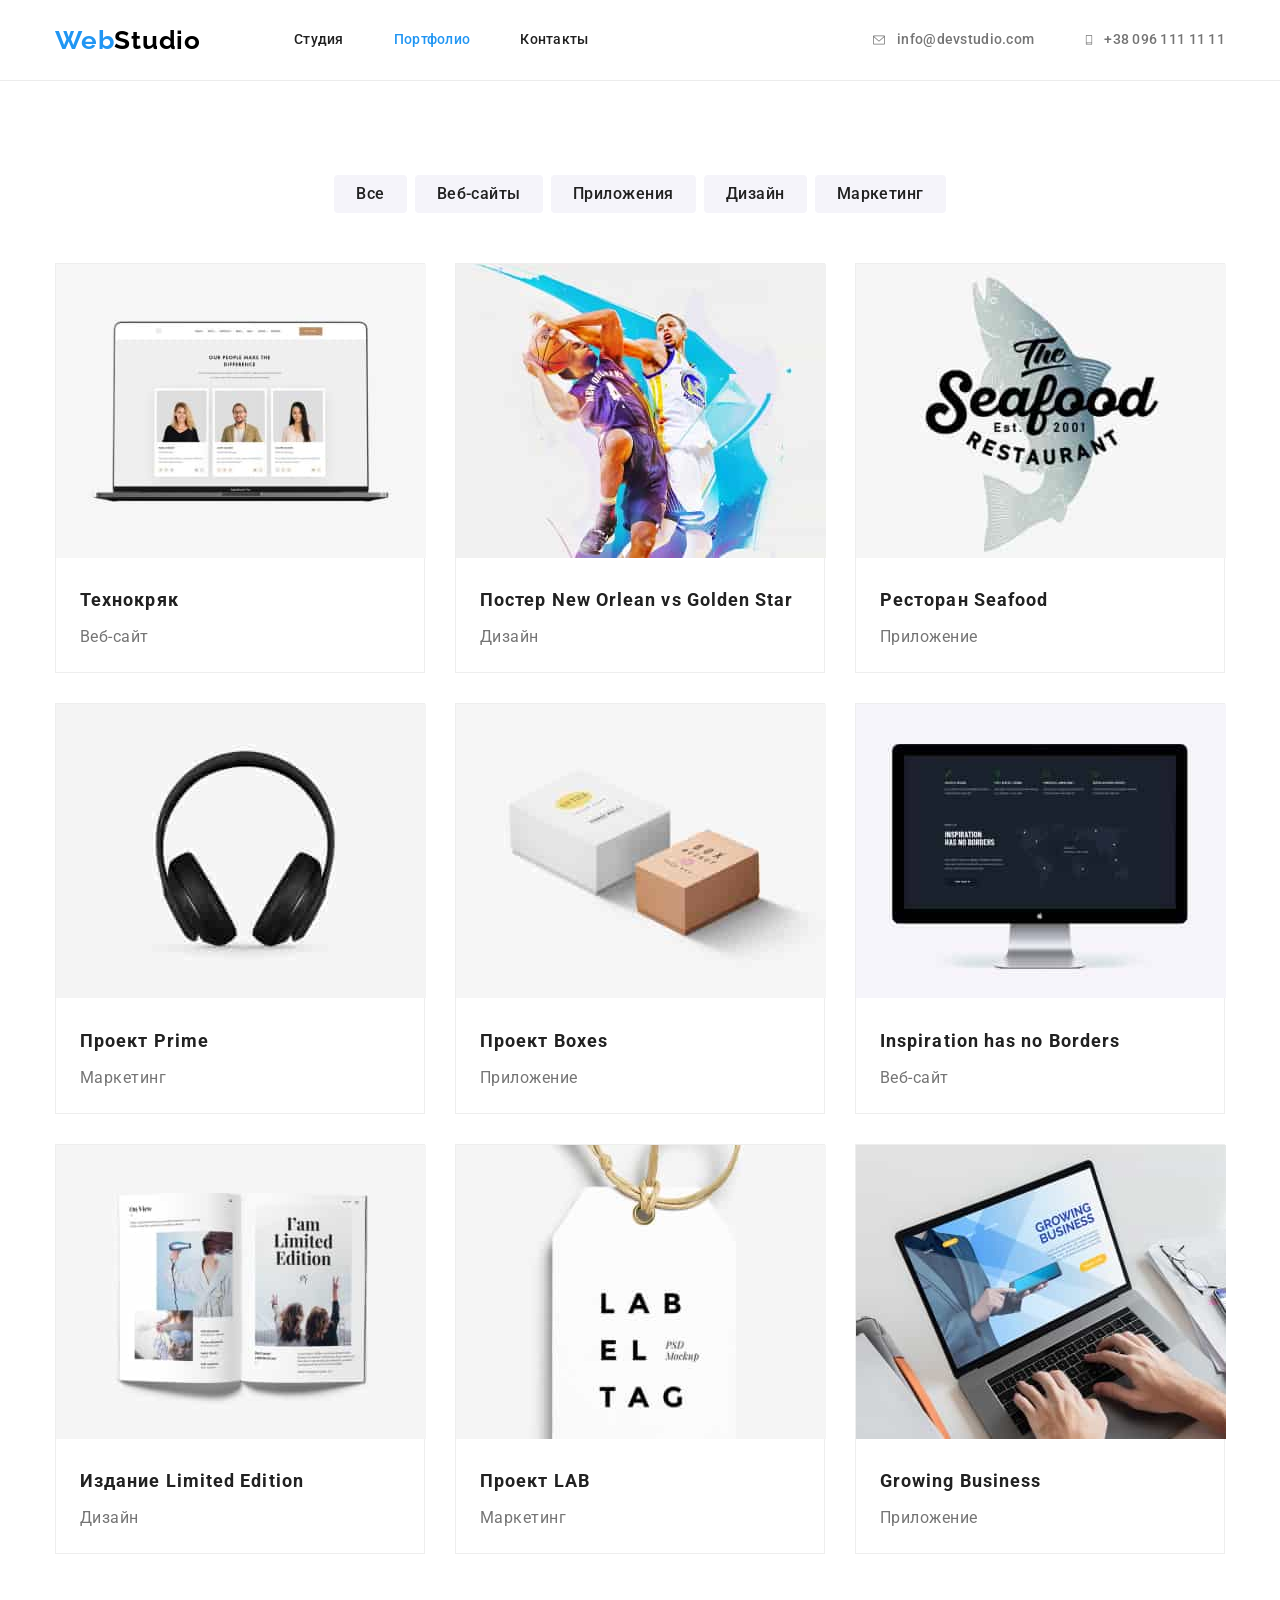
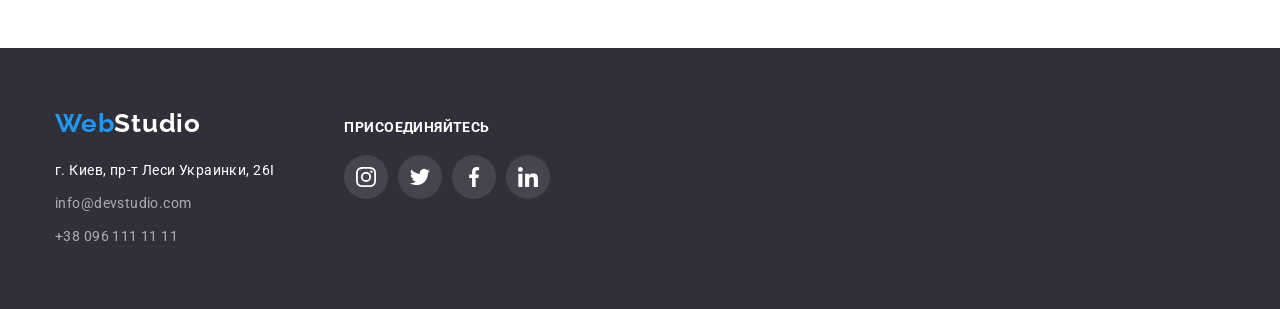
==== portfolio.html @ ace6950a "Клон дз 4" ====
<!DOCTYPE html>
<html lang="ru">
<head>
    <meta charset="UTF-8">
    <meta http-equiv="X-UA-Compatible" content="IE=edge">
    <meta name="viewport" content="width=device-width, initial-scale=1.0">
    <title>Портфолио</title>
    <link rel="preconnect" href="https://fonts.googleapis.com">
    <link rel="preconnect" href="https://fonts.gstatic.com" crossorigin>
    <link href="https://fonts.googleapis.com/css2?family=Raleway:wght@700&family=Roboto:wght@400;500;700;900&display=swap"
        rel="stylesheet">
    <link rel="stylesheet" href="https://cdn.jsdelivr.net/npm/modern-normalize@1.1.0/modern-normalize.min.css">
    <link rel="stylesheet" href="./css/styles.css">
</head>
<body>
    <!-- ШАПКА СТОРІНКИ -->
    <header class="header">
        <div class="container main-nav">
            <a class="header-logo" href="./index.html"><span class="logo-part">Web</span>Studio</a>
            <nav class="header-nav">
                <ul class="menu-list">
                    <li class="menu-item"><a href="./index.html" class="menu-link">Студия</a></li>
                    <li class="menu-item"><a href="./portfolio.html" class="menu-link current">Портфолио</a></li>
                    <li class="menu-item"><a href="" class="menu-link">Контакты</a></li>
                </ul>
            </nav>
            <ul class="contact-list">
                <li class="contact-name">
                    <a class="contact-info" href="mailto:info@devstudio.com">
                        <svg class="contact-icon" width="16" height="12">
                            <use href="./images/sprite.svg#icon-iconmail"></use>
                        </svg>
                        info@devstudio.com
                    </a>
                </li>
                <li class="contact-name">

                    <a class="contact-info" href="tel:+380961111111">
                        <svg class="contact-icon" width="10" height="16">
                            <use href="./images/sprite.svg#icon-iconphone"></use>
                        </svg>
                        +38 096 111 11 11
                    </a>
                </li>
            </ul>
        </div>
    </header>

    <main>
        <section class="section-portfolio">
        <div class="container">
            <!--ПРИКЛАДИ РОБІТ-->
            <!--ФІЛЬТР-->
            <ul class="filter-list">
                <li class="filter-item"><button type="button" class="filter-btn">Все</button></li>
                <li class="filter-item"><button type="button" class="filter-btn">Веб-сайты</button></li>
                <li class="filter-item"><button type="button" class="filter-btn">Приложения</button></li>
                <li class="filter-item"><button type="button" class="filter-btn">Дизайн</button></li>
                <li class="filter-item"><button type="button" class="filter-btn">Маркетинг</button></li>
            </ul>
            <!--ІЛЮСТРАЦІЇ-->
            <ul class="poster-list">
                <li class="poster-item">
                    <a href="">
                        <img src="./images/exampleone.jpg" alt="ноутбук из изображением" width="370" height="294">
                            <div class="poster-info">
                                <h2 class="poster-name">Технокряк</h2>
                                <p class="poster-category">Веб-сайт</p>
                            </div>
                    </a>
                </li>
            
                <li class="poster-item">
                    <a href="">
                        <img src="./images/exampletwo.jpg" alt="баскетбол" width="370" height="294">
                            <div class="poster-info">
                                <h2 class="poster-name">Постер New Orlean vs Golden Star</h2>
                                <p class="poster-category">Дизайн</p>
                            </div>
                    </a>
                </li>
            
                <li class="poster-item">
                    <a href="">
                        <img src="./images/examplethree.jpg" alt="постер с рыбой" width="370" height="294">
                            <div class="poster-info">
                                <h2 class="poster-name">Ресторан Seafood</h2>
                                <p class="poster-category">Приложение</p>
                            </div>
                    </a>
                </li>
            
                <li class="poster-item">
                    <a href="">
                        <img src="./images/examplefour.jpg" alt="изображение наушников" width="370" height="294">
                            <div class="poster-info">
                                <h2 class="poster-name">Проект Prime</h2>
                                <p class="poster-category">Маркетинг</p>
                            </div>
                    </a>
                </li>
            
                <li class="poster-item">
                    <a href="">
                        <img src="./images/examplefive.jpg" alt="ноутбук из изображением" width="370" height="294">
                            <div class="poster-info">
                                <h2 class="poster-name">Проект Boxes</h2>
                                <p class="poster-category">Приложение</p>
                            </div>    
                    </a>
                </li>
            
                <li class="poster-item">
                    <a href="">
                        <img src="./images/examplesix.jpg" alt="ноутбук из изображением" width="370" height="294">
                            <div class="poster-info">
                                <h2 class="poster-name">Inspiration has no Borders</h2>
                                <p class="poster-category">Веб-сайт</p>
                            </div>
                    </a>
                </li>
            
                <li class="poster-item">
                    <a href="">
                        <img src="./images/exampleseven.jpg" alt="Страница книги" width="370" height="294">
                            <div class="poster-info">
                                <h2 class="poster-name">Издание Limited Edition</h2>
                                <p class="poster-category">Дизайн</p>
                            </div>
                    </a>
                </li>
            
                <li class="poster-item">
                    <a href="">
                        <img src="./images/exampleeight.jpg" alt="Брелок" width="370" height="294">
                            <div class="poster-info">
                                <h2 class="poster-name">Проект LAB</h2>
                                <p class="poster-category">Маркетинг</p>
                            </div>
                    </a>
                </li>
            
                <li class="poster-item">
                    <a href="">
                        <img src="./images/examplenine.jpg" alt="ноутбук із зображенням" width="370" height="294">
                            <div class="poster-info">
                                <h2 class="poster-name">Growing Business</h2>
                                <p class="poster-category">Приложение</p>
                            </div>
                    </a>
                </li>
            
            </ul>
        </div>
        </section>
    </main>

    <!-- ПІДВАЛ СТОРІНКИ -->
    <footer class="footer">
        <div class="container footer-position">
            <div>
                <a href="" class="down-logo"><span class="logo-part">Web</span>Studio</a>
                <address class="footer-address">
                    <ul class="footer-address-list">
                        <li class="footer-address-item"><a href="" class="place" target="_blank"
                                rel="noopener noreferrer">г. Киев, пр-т
                                Леси Украинки, 26І</a></li>
                        <li class="footer-address-item"><a href="mailto:info@devstudio.com"
                                class="contact-item">info@devstudio.com</a>
                        </li>
                        <li class="footer-address-item"><a href="tel:+380961111111" class="contact-item">+38 096 111 11
                                11</a></li>
                    </ul>
                </address>
            </div>
    
            <div class="subscription">
                <p class="subscription-title">ПРИСОЕДИНЯЙТЕСЬ</p>
                <ul class="subscription-socies">
                    <li class="subscription-item">
                        <a class="subscription-link" href="">
                            <svg class="subscription-logo" width="20" height="20">
                                <use href="./images/sprite.svg#icon-socinstagram"></use>
                            </svg>
                        </a>
                    </li>
    
                    <li class="subscription-item">
                        <a class="subscription-link" href="">
                            <svg class="subscription-logo" width="20" height="20">
                                <use href="./images/sprite.svg#icon-soctwitter"></use>
                            </svg>
                        </a>
                    </li>
    
                    <li class="subscription-item">
                        <a class="subscription-link" href="">
                            <svg class="subscription-logo" width="20" height="20">
                                <use href="./images/sprite.svg#icon-socfacebook"></use>
                            </svg>
                        </a>
                    </li>
    
                    <li class="subscription-item">
                        <a class="subscription-link" href="">
                            <svg class="subscription-logo" width="20" height="20">
                                <use href="./images/sprite.svg#icon-soclinkedin"></use>
                            </svg>
                        </a>
                    </li>
                </ul>
            </div>
    
        </div>
    </footer>
</body>

</html>
---- css/styles.css ----
:root {
    --primary-text-color: #757575;
    --title-text-color: #212121;
    --accent-color: #2196F3;
    --logo-part-color: #2196F3;
}

body {
    color: var(--primary-text-color);
    background-color: #FFFFFF;
    font-family: 'Roboto',sans-serif;

}

/* Дефолтні налаштування */
p, h1, h2, h3 {
    padding: 0;
    margin: 0;
}

ul {
    margin: 0;
    padding: 0;
}

ul {
    list-style: none;
}

a {
text-decoration: none;
}

.container {
    width: 1200px;
    margin: 0 auto;
    padding: 0 15px;
}

/* Стилізація шапки сторінки */

.header {
    background-color: #FFFFFF;
    border-bottom: 1px solid #ECECEC;;
}

.header-logo {
    color: #000000;
}

.main-nav {
    display: flex;
    align-items: center;
}

.header-logo,
.down-logo {
    font-family: 'Raleway';
    font-style: normal;
    font-weight: 700;
    font-size: 26px;
    line-height: 1.19;
    letter-spacing: 0.03em;
}

.logo-part {
    color: var(--logo-part-color);
}

.menu-list {
display: flex;
margin-left: 93px;
}

.menu-item:not(:last-child) {
    margin-right: 50px;
}

.menu-link {
    display: block;
    padding-top: 32px;
    padding-bottom: 32px;
    color: var(--title-text-color);
}

.contact-list {
    display: flex;
    margin-left: auto;
}

.contact-name+.contact-name {
    margin-left: 50px;
}

.contact-info {
    display: flex;
    align-items: center;
    color: var(--primary-text-color);
}

.contact-icon {
    margin-right: 10px;
    fill: currentColor;
    cursor: pointer;
}

.menu-link, 
.contact-info {
    font-style: normal;
    font-weight: 500;
    font-size: 14px;
    line-height: 1.14;
    letter-spacing: 0.02em;
}

.current {
    color: var(--accent-color);
}

.menu-link:hover,
.menu-link:focus,
.contact-info:hover,
.contact-info:focus{
    color: var(--accent-color);
}

/* СТУДИЯ СТИЛІЗАЦІЯ ОСНОВНОГО КОНТЕНТУ */

/* Блок назви і кнопка */

.hero {
    padding-top: 200px;
    padding-bottom: 200px;
    margin-left: auto;
    margin-right: auto;

    max-width: 1600px;
    height: 600px;

    background-color: #2F303A;

    background-image: 
    linear-gradient(to top,
    rgba(47, 48, 58, 0.4),
    rgba(47, 48, 58, 0.4)),
    url(../images/aherophoto.jpg);

    background-repeat: no-repeat;
    background-position: center;
}

.hero-title {
    max-width: 696px;
    margin: 0 auto 30px;

    color: #ffffff;
    font-weight: 900;
    font-size: 44px;
    line-height: 1.36;
    text-align: center;
    letter-spacing: 0.06em;
    text-transform: uppercase;
}

.button {
    width: 200px;
    height: 50px;
    border-radius: 4px;
    margin: 0 auto;
    display: block;
    text-align: center;

    color:#ffffff;
    background-color: var(--accent-color);  
    font-weight: 700;
    font-size: 16px;
    line-height: 1.88;
    letter-spacing: 0.06em;

    cursor: pointer;
}

/* Блок загальної інформації */

.specific {
    margin: 0 auto;
    padding-top: 94px;
    padding-bottom: 94px;
}

.specific-list {
    display: flex;
}

.specific-item + .specific-item {
    margin-left: 30px;   
}

.specific-icon-block {
    border: none;
    display: block;
    width: 270px;
    height: 120px;
    background-color: #F5F4FA;
    margin-bottom: 30px;
}

.specific-icon {
    margin: 25px 100px;
}

.subtitle {
    margin-bottom: 10px;

    color: var(--title-text-color);
    font-weight: 700;
    font-size: 14px;
    line-height: 1.14;
    letter-spacing: 0.03em;
    text-transform: uppercase;
}

.subtitle-list {
    width: 270px;
    height: 75px;

    font-weight: 400;
    font-size: 14px;
    line-height: 1.71;
    letter-spacing: 0.03em;
}

/* Зображення */

.images {
    margin: 0 auto;
    padding-bottom: 94px;
}

.section-image {
    margin-bottom: 50px;
}

.images-list {
    display: flex;
    margin: 0 auto;
}

.images-item + .images-item {
    margin-left: 30px;
}

/* Дані про виконавців */

.workers {
    padding-top: 94px;
    padding-bottom: 94px;
    background-color: #F5F4FA;
    margin: 0 auto;
}

.workers-list {
    display: flex;
}

.workers-title {
    margin: 0 auto 50px;
}

.section-image,
.workers-title {
    color: var(--title-text-color);
    font-weight: 700;
    font-size: 36px;
    line-height: 1.17;
    text-align: center;
    letter-spacing: 0.03em;
}

.workers-item + .workers-item {
    margin-left: 30px;
}

.workers-item {
    background: #ffffff;
    box-shadow: 0px 2px 1px 0px #00000033;
    box-shadow: 0px 1px 1px 0px #00000024;
    box-shadow: 0px 1px 3px 0px #0000001F;
}

.workers-info {
    padding-top: 30px;
    padding-bottom: 30px;
}

.workers-name {
    margin: 0 auto;
    padding-bottom: 10px;

    color: var(--title-text-color);
    font-weight: 500;
}

.workers-proff {
    margin: 0 auto;
}

.workers-name,
.workers-proff {
    font-size: 16px;
    line-height: 1.19;
    text-align: center;
    letter-spacing: 0.03em;
}

.social-link {
    padding-top: 16px;
    display: flex;
    justify-content: center;
}

.social-link-item + .social-link-item {
    margin-left: 10px;
}

.social-link-item {
    width: 44px;
    height: 44px;
    box-sizing: border-box;
    border-radius: 50%;
}

.social-link-phon {
    display: flex;
    width: 44px;
    height: 44px;
    border-radius: 50%;
    align-items: center;
    justify-content: center;
    color: #afb1b8;
}

.social-link-type {
    fill: currentColor;
}

.social-link-phon:hover,
.social-link-phon:focus{
    color: #FFFFFF;
    background-color: var(--accent-color);
}

/* ПОСТІЙНІ КЛІЄНТИ */

.client-section {
    padding-top: 94px;
    padding-bottom: 94px;
}

.client-title {
    margin-bottom: 50px;

    font-weight: 700;
    font-size: 36px;
    line-height: 1,16;
    text-align: center;
    letter-spacing: 0.03em;
    
    color: var(--title-text-color);
}
.client {
    display: flex;
}

.client-item + .client-item {
    margin-left: 30px;
}

.client-item {
    display: flex;
    align-items: center;
    justify-content: center;
    width: 170px;
    height: 92px;
    cursor: pointer;
}

.client-link:hover,
.client-link:focus {
    border: 1px solid var(--accent-color);
    color: var(--accent-color);
}

.client-link {
    display: flex;
    align-items: center;
    justify-content: center;

    width: 170px;
    height: 92px;
    border-radius: 4px;
    color: #AFB1B8;
    border: 1px solid #AFB1B8;

    /* color: #AFB1B8; */
}

.client-logo {
    fill: currentColor;
}

/* .client-link:hover,
.client-link:focus {
    color: var(--accent-color);
} */

/* ПІДВАЛ */

address {
    font-style: normal;
}

.footer {
    padding-top: 60px;
    padding-bottom: 60px;

    background-color: #2F303A;
}

.footer-position {
    display: flex;
    align-items: baseline;
}

.down-logo {
    color: #FFFFFF;
}

.footer-address {
    margin-top: 20px;
}

.footer-address-item + .footer-address-item {
    margin-top: 9px;
}

.place {
    color: #FFFFFF;
    font-size: 14px;
    line-height: 1.71;
    letter-spacing: 0.03em;
}

.contact-item {
    color: rgba(255, 255, 255, 0.6);
    font-size: 14px;
    line-height: 1.71;
    letter-spacing: 0.03em;
}

.subscription {
    margin-left: 70px;
}

.subscription-title{
    font-weight: 700;
    font-size: 14px;
    line-height: 16px;
    letter-spacing: 0.03em;
    text-transform: uppercase;
    color: #FFFFFF;
}

.subscription-socies {
    display: flex;
    margin-top: 20px;
}

.subscription-item + .subscription-item {
    margin-left: 10px;
}

.subscription-item {
    width: 44px;
    height: 44px;
    border-radius: 50%;
    background-color:#FFFFFF1A;
}

.subscription-link {
    display: flex;
    align-items: center;
    justify-content: center;
    width: 44px;
    height: 44px;
    border-radius: 50%;
}

.subscription-logo {
    fill: #FFFFFF;
}

.subscription-link:hover,
.subscription-link:focus {
    background-color: var(--accent-color);
}

/* ПОРТФОЛИО СТИЛІЗАЦІЯ ОСНОВНОГО КОНТЕНТУ */

.section-portfolio {
    margin: 0 auto;
    padding-top: 94px;
    padding-bottom: 94px;
}

.filter-list {
    display: flex;
    margin: 0 auto 50px;
    justify-content: center;
}

.filter-item + .filter-item {
    margin-left: 8px;
}

.filter-btn {
    padding: 6px 22px;
    border-radius: 4px;
    text-align: center;

    font-weight: 500;
    font-size: 16px;
    line-height: 1.625;
    letter-spacing: 0.03em;

    color: #212121;
    background-color: #F5F4FA;
    border: none;

    cursor: pointer;
}

.filter-btn:hover,
.filter-btn:focus,
.filter-btn:active {
    color:#ffffff;
    background-color: #2196F3;
    box-shadow: 0px 2px 2px 0px #0000001F;
    box-shadow: 0px 1px 2px 0px #00000014;
    box-shadow: 0px 3px 1px 0px #0000001A;
}

.poster-list {
    display: flex;
    flex-wrap: wrap;
    margin: 0 auto;
}

.poster-item {
    width: 370px;
    margin-right: 30px;
    margin-bottom: 30px;

    background-color: #FFFFFF;

    border: 1px solid #EEEEEE;
}

.poster-item:hover,
.poster-item:focus {
    box-shadow:  1px 1px rgba(0, 0, 0, 0.12),
    0px 4px 4px rgba(0, 0, 0, 0.06),
    1px 4px 6px rgba(0, 0, 0, 0.16);
}

.poster-item:nth-child(3n) {
    margin-right: 0;
}

.poster-item:nth-last-child(-n+3) {
    margin-bottom: 0px;
}

.poster-info {
    padding: 20px 24px;
}

.poster-name {
    min-width: 322px;
    margin: 0px auto;
    padding-bottom: 4px;

    color: var(--title-text-color);
    font-weight: 700;
    font-size: 18px;
    line-height: 2;
    letter-spacing: 0.06em;   
}

.poster-category {
    margin: 0 auto;

    color: var(--primary-text-color);
    font-size: 16px;
    line-height: 1.88;
    letter-spacing: 0.03em;
}
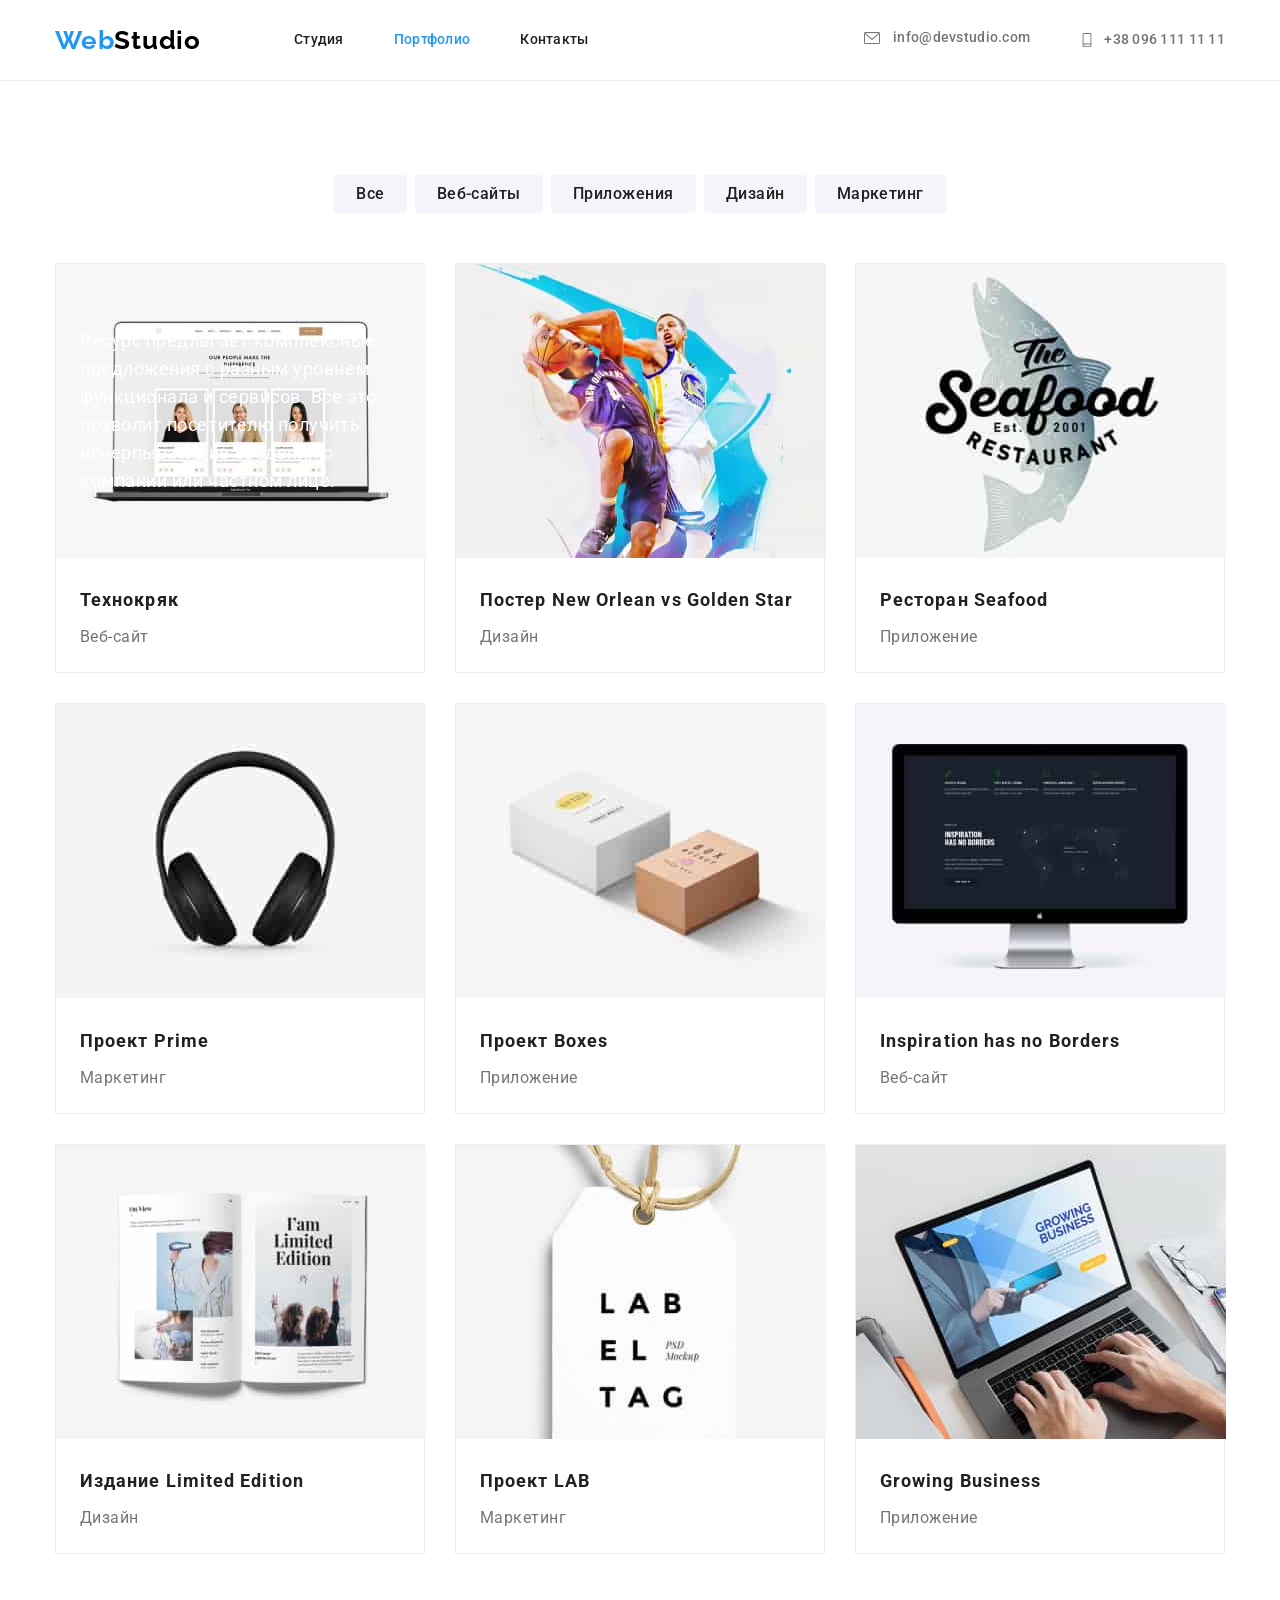
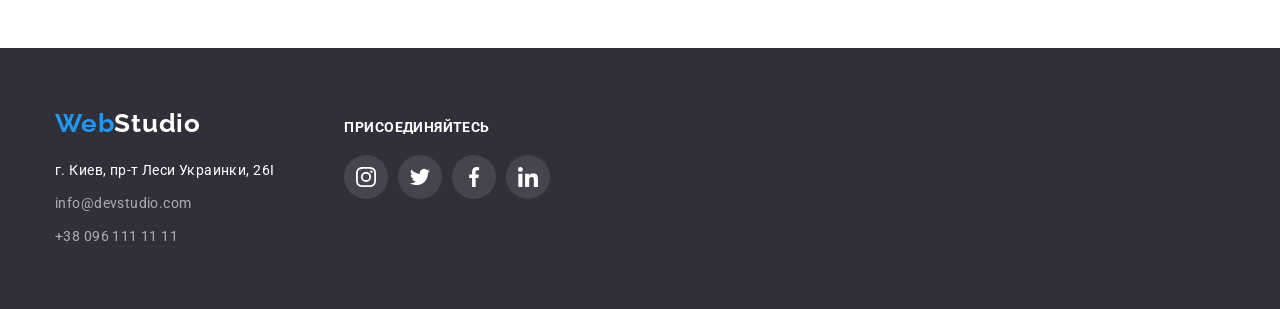
==== commit 4e956317: "02.05 На етапі вставки крестика для модалки" ====
--- a/portfolio.html
+++ b/portfolio.html
@@ -27,7 +27,7 @@
             <ul class="contact-list">
                 <li class="contact-name">
                     <a class="contact-info" href="mailto:info@devstudio.com">
-                        <svg class="contact-icon" width="16" height="12">
+                        <svg class="contact-icon" width="22" height="16">
                             <use href="./images/sprite.svg#icon-iconmail"></use>
                         </svg>
                         info@devstudio.com
@@ -36,7 +36,7 @@
                 <li class="contact-name">
 
                     <a class="contact-info" href="tel:+380961111111">
-                        <svg class="contact-icon" width="10" height="16">
+                        <svg class="contact-icon" width="14" height="20">
                             <use href="./images/sprite.svg#icon-iconphone"></use>
                         </svg>
                         +38 096 111 11 11
@@ -62,91 +62,97 @@
             <ul class="poster-list">
                 <li class="poster-item">
                     <a href="">
-                        <img src="./images/exampleone.jpg" alt="ноутбук из изображением" width="370" height="294">
-                            <div class="poster-info">
-                                <h2 class="poster-name">Технокряк</h2>
-                                <p class="poster-category">Веб-сайт</p>
-                            </div>
+                        <div class="poster-animation">
+                            <span class="poster-description">Ресурс предлагает комплексные предложения с разным уровнем функционала и сервисов. Все это позволит посетителю
+                                получить
+                                исчерпывающие сведения о компании или частном лице.</span>
+                             <img src="./images/exampleone.jpg" alt="ноутбук из изображением" width="370" height="294">
+                        </div>
+
+                        <div class="poster-info">
+                            <h2 class="poster-name">Технокряк</h2>
+                            <p class="poster-category">Веб-сайт</p>
+                        </div>
                     </a>
                 </li>
             
                 <li class="poster-item">
                     <a href="">
                         <img src="./images/exampletwo.jpg" alt="баскетбол" width="370" height="294">
-                            <div class="poster-info">
-                                <h2 class="poster-name">Постер New Orlean vs Golden Star</h2>
-                                <p class="poster-category">Дизайн</p>
-                            </div>
+                        <div class="poster-info">
+                            <h2 class="poster-name">Постер New Orlean vs Golden Star</h2>
+                            <p class="poster-category">Дизайн</p>
+                        </div>
                     </a>
                 </li>
             
                 <li class="poster-item">
                     <a href="">
                         <img src="./images/examplethree.jpg" alt="постер с рыбой" width="370" height="294">
-                            <div class="poster-info">
-                                <h2 class="poster-name">Ресторан Seafood</h2>
-                                <p class="poster-category">Приложение</p>
-                            </div>
+                        <div class="poster-info">
+                            <h2 class="poster-name">Ресторан Seafood</h2>
+                            <p class="poster-category">Приложение</p>
+                        </div>
                     </a>
                 </li>
             
                 <li class="poster-item">
                     <a href="">
                         <img src="./images/examplefour.jpg" alt="изображение наушников" width="370" height="294">
-                            <div class="poster-info">
-                                <h2 class="poster-name">Проект Prime</h2>
-                                <p class="poster-category">Маркетинг</p>
-                            </div>
+                        <div class="poster-info">
+                            <h2 class="poster-name">Проект Prime</h2>
+                            <p class="poster-category">Маркетинг</p>
+                        </div>
                     </a>
                 </li>
             
                 <li class="poster-item">
                     <a href="">
                         <img src="./images/examplefive.jpg" alt="ноутбук из изображением" width="370" height="294">
-                            <div class="poster-info">
-                                <h2 class="poster-name">Проект Boxes</h2>
-                                <p class="poster-category">Приложение</p>
-                            </div>    
+                        <div class="poster-info">
+                            <h2 class="poster-name">Проект Boxes</h2>
+                            <p class="poster-category">Приложение</p>
+                        </div>    
                     </a>
                 </li>
             
                 <li class="poster-item">
                     <a href="">
                         <img src="./images/examplesix.jpg" alt="ноутбук из изображением" width="370" height="294">
-                            <div class="poster-info">
-                                <h2 class="poster-name">Inspiration has no Borders</h2>
-                                <p class="poster-category">Веб-сайт</p>
-                            </div>
+                        <div class="poster-info">
+                            <h2 class="poster-name">Inspiration has no Borders</h2>
+                            <p class="poster-category">Веб-сайт</p>
+                        </div>
                     </a>
                 </li>
             
                 <li class="poster-item">
                     <a href="">
                         <img src="./images/exampleseven.jpg" alt="Страница книги" width="370" height="294">
-                            <div class="poster-info">
-                                <h2 class="poster-name">Издание Limited Edition</h2>
-                                <p class="poster-category">Дизайн</p>
-                            </div>
+                        <div class="poster-info">
+                            <h2 class="poster-name">Издание Limited Edition</h2>
+                            <p class="poster-category">Дизайн</p>
+                        </div>
                     </a>
                 </li>
             
                 <li class="poster-item">
                     <a href="">
                         <img src="./images/exampleeight.jpg" alt="Брелок" width="370" height="294">
-                            <div class="poster-info">
-                                <h2 class="poster-name">Проект LAB</h2>
-                                <p class="poster-category">Маркетинг</p>
-                            </div>
+                        <div class="poster-info">
+                            <h2 class="poster-name">Проект LAB</h2>
+                            <p class="poster-category">Маркетинг</p>
+                        </div>
                     </a>
                 </li>
             
                 <li class="poster-item">
                     <a href="">
                         <img src="./images/examplenine.jpg" alt="ноутбук із зображенням" width="370" height="294">
-                            <div class="poster-info">
-                                <h2 class="poster-name">Growing Business</h2>
-                                <p class="poster-category">Приложение</p>
-                            </div>
+                        <div class="poster-info">
+                            <h2 class="poster-name">Growing Business</h2>
+                            <p class="poster-category">Приложение</p>
+                        </div>
                     </a>
                 </li>
             
--- a/css/styles.css
+++ b/css/styles.css
@@ -250,6 +250,34 @@
     margin-left: 30px;
 }
 
+.images-item {
+    position: relative;
+    display: inline-block;
+    width: 370px;
+    height: 294px;
+}
+
+.images-text {
+    position: absolute;
+    display: flex;
+    bottom: 0;
+    align-items: center;
+    justify-content: center;
+    
+    width: 370px;
+    height: 70px;
+
+    font-weight: 700;
+    font-size: 14px;
+    line-height: 1.14;
+    letter-spacing: 0.03em;
+    text-transform: uppercase;
+    text-align: center;
+    
+    color: #FFFFFF;
+    background-color: rgba(47, 48, 58, 0.8);
+}
+
 /* Дані про виконавців */
 
 .workers {
@@ -362,7 +390,7 @@
 
     font-weight: 700;
     font-size: 36px;
-    line-height: 1,16;
+    line-height: 1.16;
     text-align: center;
     letter-spacing: 0.03em;
     
@@ -409,11 +437,6 @@
     fill: currentColor;
 }
 
-/* .client-link:hover,
-.client-link:focus {
-    color: var(--accent-color);
-} */
-
 /* ПІДВАЛ */
 
 address {
@@ -503,6 +526,55 @@
 .subscription-link:hover,
 .subscription-link:focus {
     background-color: var(--accent-color);
+}
+
+/* Модальне вікно */
+.backdrop {
+    position: fixed;
+    top: 0;
+    left: 0;
+    width: 100%;
+    height: 100%;
+    background-color: rgba(0, 0, 0, 0.2);
+}
+
+.is-hidden {
+    visibility: hidden;
+    pointer-events: none;
+    opacity: 0;
+}
+
+.modal {
+    display: inline-block;
+    position: absolute;
+    top: 50%;
+    left: 50%;
+    transform: translate(-50%, -50%);
+
+    width: 528px;
+    height: 581px;
+
+    background-color: rgba(255, 255, 255, 1);
+}
+
+.modal-close {
+    display: flex;
+    margin-left: auto;
+    justify-content: center;
+    align-items: center;
+    margin-right: 8px;
+    margin-top: 8px;
+    width: 30px;
+    height: 30px;
+    border-radius: 50%;
+    border: 1px solid rgba(0, 0, 0, 0.1);
+    cursor: pointer;
+}
+
+.modal-close-button {
+    width: 11px;
+    height: 11px;
+    fill: rgb(0, 0, 0);
 }
 
 /* ПОРТФОЛИО СТИЛІЗАЦІЯ ОСНОВНОГО КОНТЕНТУ */
@@ -581,6 +653,35 @@
     margin-bottom: 0px;
 }
 
+.poster-animation {
+    position: relative;
+}
+
+.poster-animation::before {
+    background-color: rgba(33, 150, 243, 0.9);
+}
+
+.poster-description {
+    position: absolute;
+    /* left: 50%;
+    top: 50%;
+    transform: (-50%, -50%); */
+    display: flex;
+    margin: 63px 24px;
+    align-items: center;
+    justify-content: center;
+
+    max-width: 322px;
+    max-height: 168px;
+
+    font-size: 18px;
+    line-height: 1.56;
+    letter-spacing: 0.03em;
+    color: #FFFFFF;
+
+    opacity: 1;
+}
+
 .poster-info {
     padding: 20px 24px;
 }
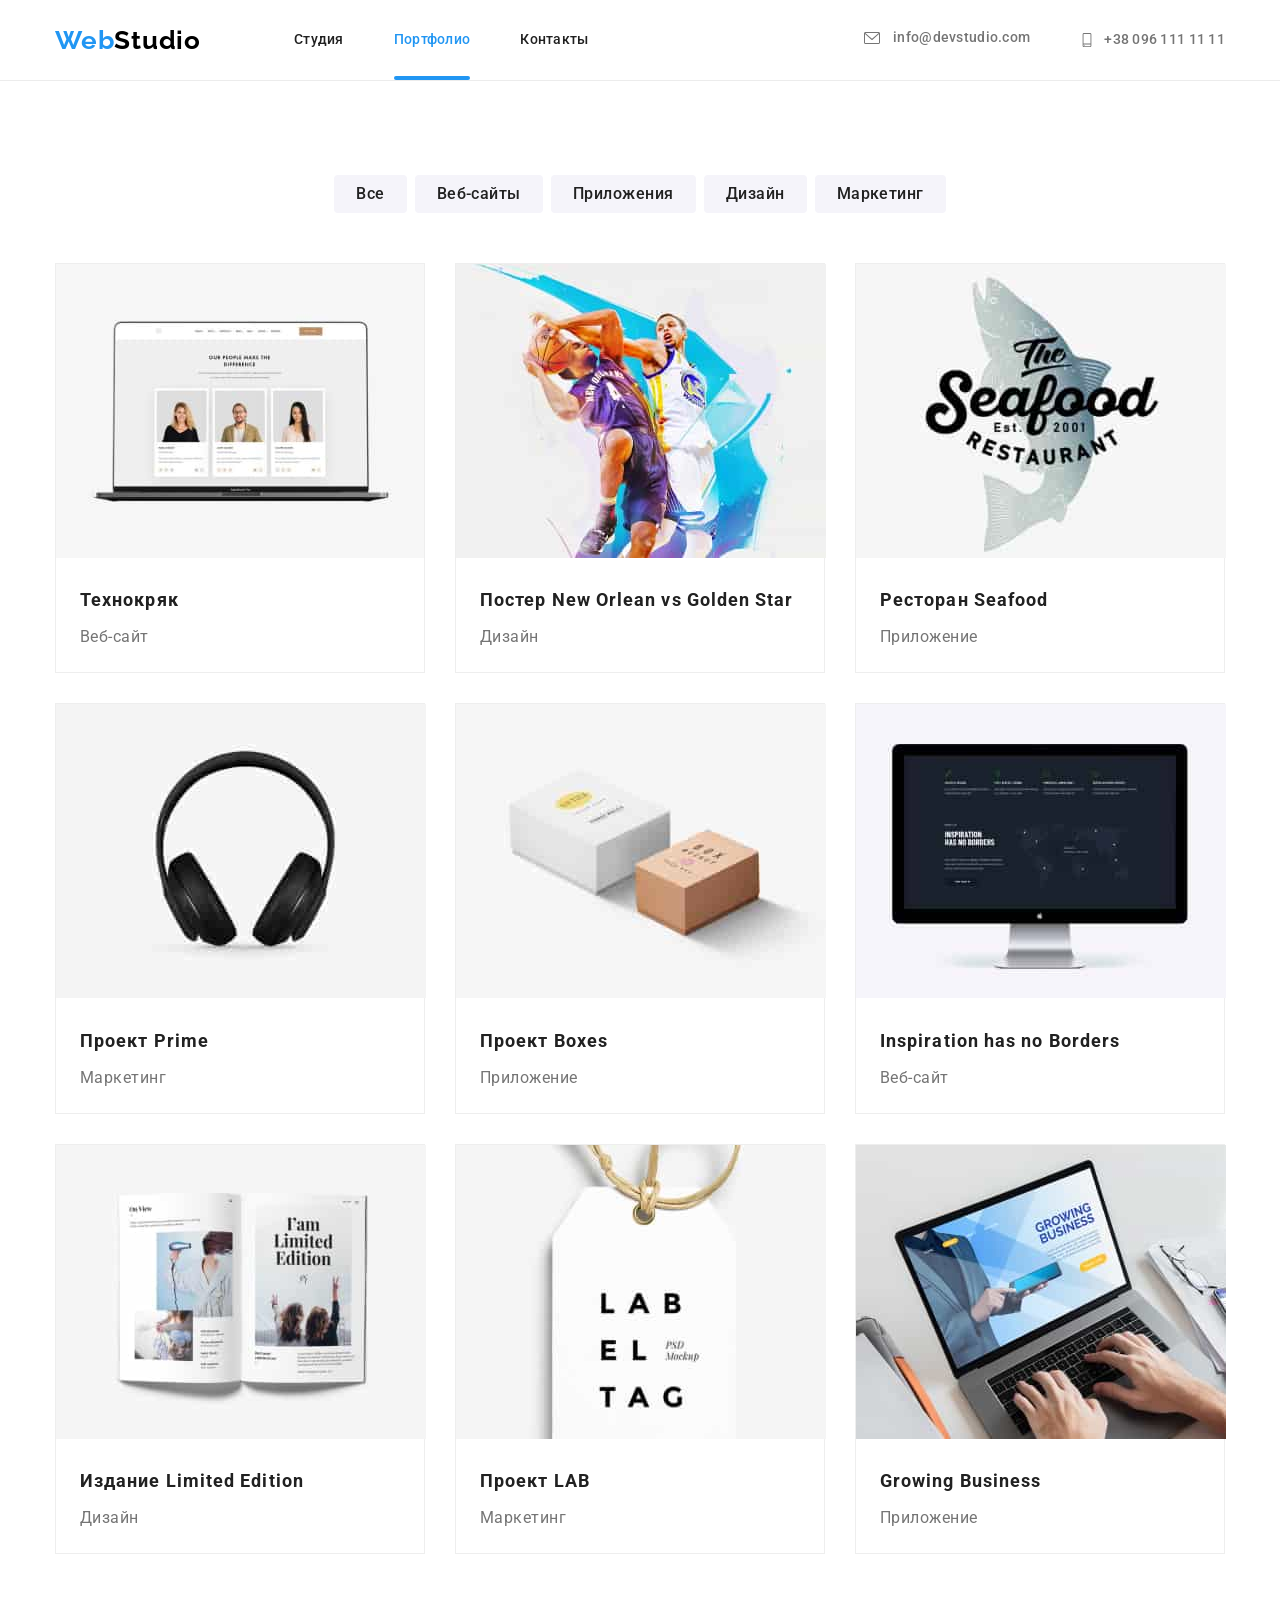
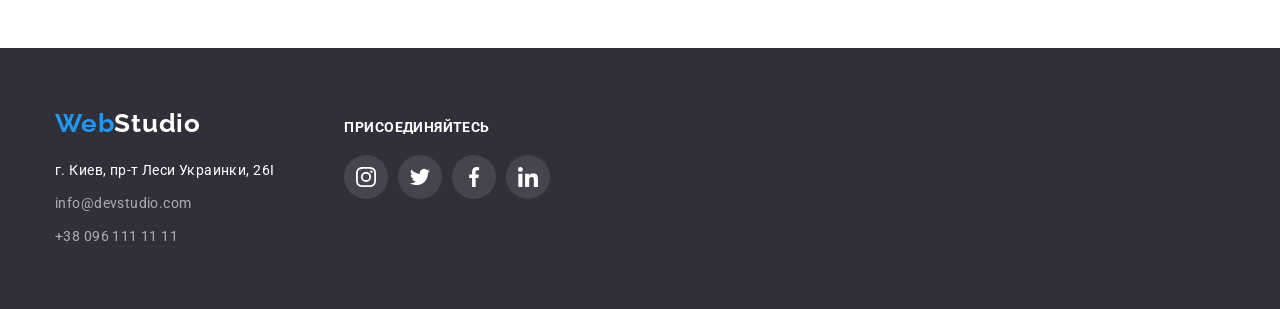
==== commit b7a9d034: "02 05 дз готова (версія 1)" ====
--- a/portfolio.html
+++ b/portfolio.html
@@ -63,10 +63,11 @@
                 <li class="poster-item">
                     <a href="">
                         <div class="poster-animation">
-                            <span class="poster-description">Ресурс предлагает комплексные предложения с разным уровнем функционала и сервисов. Все это позволит посетителю
+                            <p class="poster-description">Ресурс предлагает комплексные предложения с разным уровнем функционала и сервисов. Все это
+                                позволит посетителю
                                 получить
-                                исчерпывающие сведения о компании или частном лице.</span>
-                             <img src="./images/exampleone.jpg" alt="ноутбук из изображением" width="370" height="294">
+                                исчерпывающие сведения о компании или частном лице.</p>
+                            <img src="./images/exampleone.jpg" alt="ноутбук из изображением" width="370" height="294">
                         </div>
 
                         <div class="poster-info">
--- a/css/styles.css
+++ b/css/styles.css
@@ -3,6 +3,8 @@
     --title-text-color: #212121;
     --accent-color: #2196F3;
     --logo-part-color: #2196F3;
+    --const-transition-duration: 250ms;
+    --const-transition-timing-function: cubic-bezier(0.4, 0, 0.2, 1);
 }
 
 body {
@@ -78,9 +80,34 @@
 
 .menu-link {
     display: block;
+    position: relative;
     padding-top: 32px;
     padding-bottom: 32px;
     color: var(--title-text-color);
+    transition: color var(--const-transition-duration) var(--const-transition-timing-function);
+}
+
+.menu-link:hover,
+.menu-link:focus {
+    color: var(--accent-color);
+}
+
+.current {
+    color: var(--accent-color);
+}
+
+.current::after {
+    content: "";
+    position: absolute;
+    display: block;
+    left: 0;
+    bottom: 0;
+    
+    width: 100%;
+    height: 4px;
+    border-radius: 2px;
+    
+    background-color: var(--accent-color);
 }
 
 .contact-list {
@@ -111,14 +138,9 @@
     font-size: 14px;
     line-height: 1.14;
     letter-spacing: 0.02em;
-}
-
-.current {
-    color: var(--accent-color);
-}
-
-.menu-link:hover,
-.menu-link:focus,
+    transition: color var(--const-transition-duration) var(--const-transition-timing-function);
+}
+
 .contact-info:hover,
 .contact-info:focus{
     color: var(--accent-color);
@@ -366,6 +388,8 @@
     align-items: center;
     justify-content: center;
     color: #afb1b8;
+    transition: color var(--const-transition-duration) var(--const-transition-timing-function),
+    background-color var(--const-transition-duration) var(--const-transition-timing-function);
 }
 
 .social-link-type {
@@ -411,6 +435,8 @@
     width: 170px;
     height: 92px;
     cursor: pointer;
+    transition: border var(--const-transition-duration) var(--const-transition-timing-function),
+    color var(--const-transition-duration) var(--const-transition-timing-function);
 }
 
 .client-link:hover,
@@ -517,6 +543,7 @@
     width: 44px;
     height: 44px;
     border-radius: 50%;
+    transition: background-color var(--const-transition-duration) var(--const-transition-timing-function);
 }
 
 .subscription-logo {
@@ -599,17 +626,18 @@
     padding: 6px 22px;
     border-radius: 4px;
     text-align: center;
-
     font-weight: 500;
     font-size: 16px;
     line-height: 1.625;
     letter-spacing: 0.03em;
-
     color: #212121;
     background-color: #F5F4FA;
     border: none;
-
     cursor: pointer;
+
+    transition: color var(--const-transition-duration) var(--const-transition-timing-function),
+    background-color var(--const-transition-duration) var(--const-transition-timing-function),
+    box-shadow var(--const-transition-duration) var(--const-transition-timing-function);
 }
 
 .filter-btn:hover,
@@ -632,10 +660,9 @@
     width: 370px;
     margin-right: 30px;
     margin-bottom: 30px;
-
+    border: 1px solid #EEEEEE;
     background-color: #FFFFFF;
-
-    border: 1px solid #EEEEEE;
+    transition: box-shadow var(--const-transition-duration) var(--const-transition-timing-function);
 }
 
 .poster-item:hover,
@@ -653,33 +680,48 @@
     margin-bottom: 0px;
 }
 
+.poster-item:hover .poster-description {
+    opacity: 1;
+}
+
 .poster-animation {
     position: relative;
+    overflow: hidden;
+}
+
+.poster-item:hover ::before {
+    opacity: 1;
+    transform: translateY(0);
 }
 
 .poster-animation::before {
-    background-color: rgba(33, 150, 243, 0.9);
+    position: absolute;
+    content: " ";
+    display: inline-block;
+    width: 100%;
+    height: 100%;
+    background-color:#2196F3E5;;
+    opacity: 0;
+    transform: translateY(100%);
+
+    transition: transform var(--const-transition-duration) var(--const-transition-timing-function);
 }
 
 .poster-description {
     position: absolute;
-    /* left: 50%;
+    left: 50%;
     top: 50%;
-    transform: (-50%, -50%); */
-    display: flex;
-    margin: 63px 24px;
-    align-items: center;
-    justify-content: center;
-
-    max-width: 322px;
-    max-height: 168px;
+    transform: translate(-50%, -50%);
+    
+    width: 322px;
+    height: 168px;
 
     font-size: 18px;
     line-height: 1.56;
     letter-spacing: 0.03em;
     color: #FFFFFF;
 
-    opacity: 1;
+    opacity: 0;
 }
 
 .poster-info {
